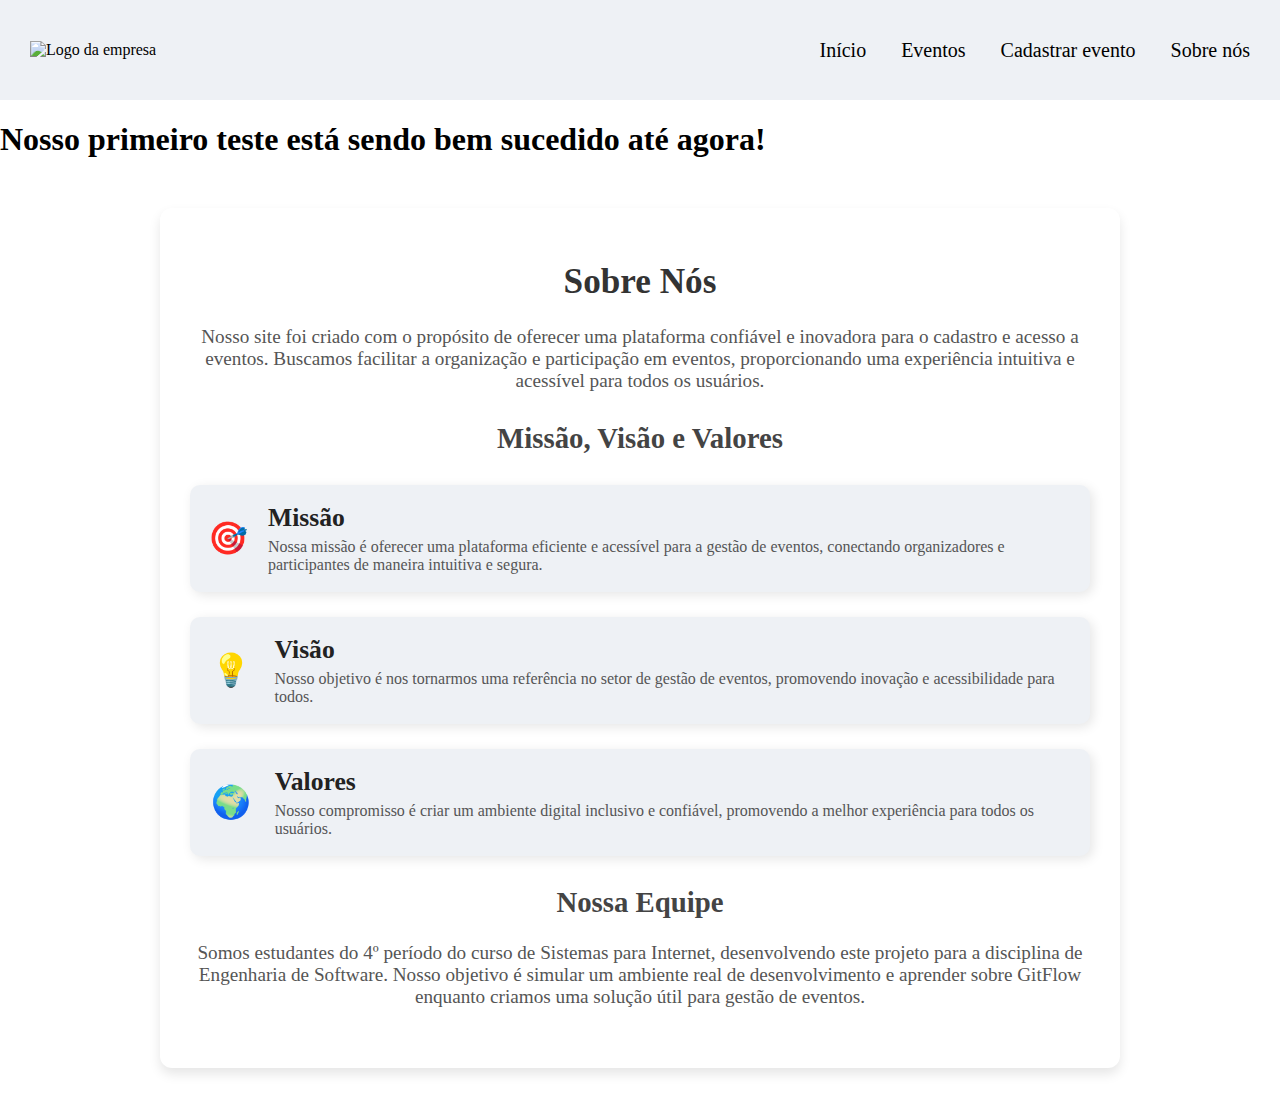
==== index.html @ 7e0af540 "Criação do formulario de eventos" ====
<!DOCTYPE html>
<html lang="pt-BR">

<head>
    <meta charset="UTF-8">
    <meta name="viewport" content="width=device-width, initial-scale=1.0">
    <title> Primeiro teste de engenharia com git flow</title>
    <style>
        /* Estilização do corpo da página */

        body {
            margin: 0;
            padding: 0;
            box-sizing: border-box;
        }

        /* Estilização do cabeçalho */
        
        .header {
            width: 100%;
            height: 100px;
            display: flex;
            justify-content: space-between;
            align-items: center;
            background-color: #eef1f5;
        }

        .header-logo {
            margin-left: 30px;
        }

        .header-logo img {
            width: 240px;
        }

        .header-menu {
            margin-right: 30px;
        }

        .header-menu ul {
            display: flex;
            list-style: none;
            gap: 35px;
            font-size: 20px;
        }

        .header-menu ul li a {
            text-decoration: none;
            color: black;
        }
    </style>
</head>

<body>
    <header class="header">
        <div class="header-logo">
            <!-- Upload da logomarca no link: https://ibb.co/S4vzwgCp -->
            <img src="https://i.ibb.co/ksct2TCF/logomarca.png" alt="Logo da empresa">
        </div>
        <div class="header-menu">
            <ul>
                <li><a href="/index.html">Início</a></li>
                <li><a href="/eventos.html">Eventos</a></li>
                <li><a href="/form_cadatro_evento.html">Cadastrar evento</a></li>
                <li><a href="#">Sobre nós</a></li>
            </ul>
        </div>
    </header>

    <h1> Nosso primeiro teste está sendo bem sucedido até agora! </h1>

    <section
        style="max-width: 900px; margin: 50px auto; padding: 30px; background: #fff; box-shadow: 0 6px 12px rgba(0, 0, 0, 0.1); border-radius: 12px;">
        <h1 style="text-align: center; font-size: 2.2rem; color: #333;">Sobre Nós</h1>
        <p style="text-align: center; font-size: 1.2rem; margin-bottom: 30px; color: #555;">
            Nosso site foi criado com o propósito de oferecer uma plataforma confiável
            e inovadora para o cadastro e acesso a eventos. Buscamos facilitar a
            organização e participação em eventos, proporcionando uma experiência
            intuitiva e acessível para todos os usuários.
        </p>

        <h2 style="text-align: center; font-size: 1.8rem; margin-top: 30px; color: #444;">Missão, Visão e Valores</h2>
        <div style="display: flex; flex-direction: column; gap: 25px; margin-top: 30px;">
            <div
                style="display: flex; align-items: center; background: #eef1f5; padding: 18px; border-radius: 10px; box-shadow: 3px 3px 12px rgba(0, 0, 0, 0.1);">
                <div
                    style="width: 3rem; font-size: 2rem; margin-right: 20px; display: flex; justify-content: center; color: #4CAF50;">
                    🎯</div>
                <div>
                    <h3 style="margin: 0; font-size: 1.6rem; color: #222;">Missão</h3>
                    <p style="margin: 5px 0 0; font-size: 1rem; color: #555;">Nossa missão é oferecer uma plataforma
                        eficiente e acessível para
                        a gestão de eventos, conectando organizadores e participantes de maneira
                        intuitiva e segura.</p>
                </div>
            </div>
            <div
                style="display: flex; align-items: center; background: #eef1f5; padding: 18px; border-radius: 10px; box-shadow: 3px 3px 12px rgba(0, 0, 0, 0.1);">
                <div
                    style="width: 3rem; font-size: 2rem; margin-right: 20px; display: flex; justify-content: center; color: #FF5722;">
                    💡</div>
                <div>
                    <h3 style="margin: 0; font-size: 1.6rem; color: #222;">Visão</h3>
                    <p style="margin: 5px 0 0; font-size: 1rem; color: #555;">Nosso objetivo é nos tornarmos uma
                        referência no setor de gestão de eventos,
                        promovendo inovação e acessibilidade para todos.</p>
                </div>
            </div>
            <div
                style="display: flex; align-items: center; background: #eef1f5; padding: 18px; border-radius: 10px; box-shadow: 3px 3px 12px rgba(0, 0, 0, 0.1);">
                <div
                    style="width: 3rem; font-size: 2rem; margin-right: 20px; display: flex; justify-content: center; color: #2196F3;">
                    🌍</div>
                <div>
                    <h3 style="margin: 0; font-size: 1.6rem; color: #222;">Valores</h3>
                    <p style="margin: 5px 0 0; font-size: 1rem; color: #555;">Nosso compromisso é criar um ambiente
                        digital inclusivo e confiável,
                        promovendo a melhor experiência para todos os usuários.</p>
                </div>
            </div>
        </div>

        <h2 style="text-align: center; font-size: 1.8rem; margin-top: 30px; color: #444;">Nossa Equipe</h2>
        <p style="text-align: center; font-size: 1.2rem; margin-bottom: 30px; color: #555;">
            Somos estudantes do 4º período do curso de Sistemas para Internet,
            desenvolvendo este projeto para a disciplina de Engenharia de Software.
            Nosso objetivo é simular um ambiente real de desenvolvimento e
            aprender sobre GitFlow enquanto criamos uma solução útil para gestão de eventos.
        </p>
    </section>
</body>

</html>
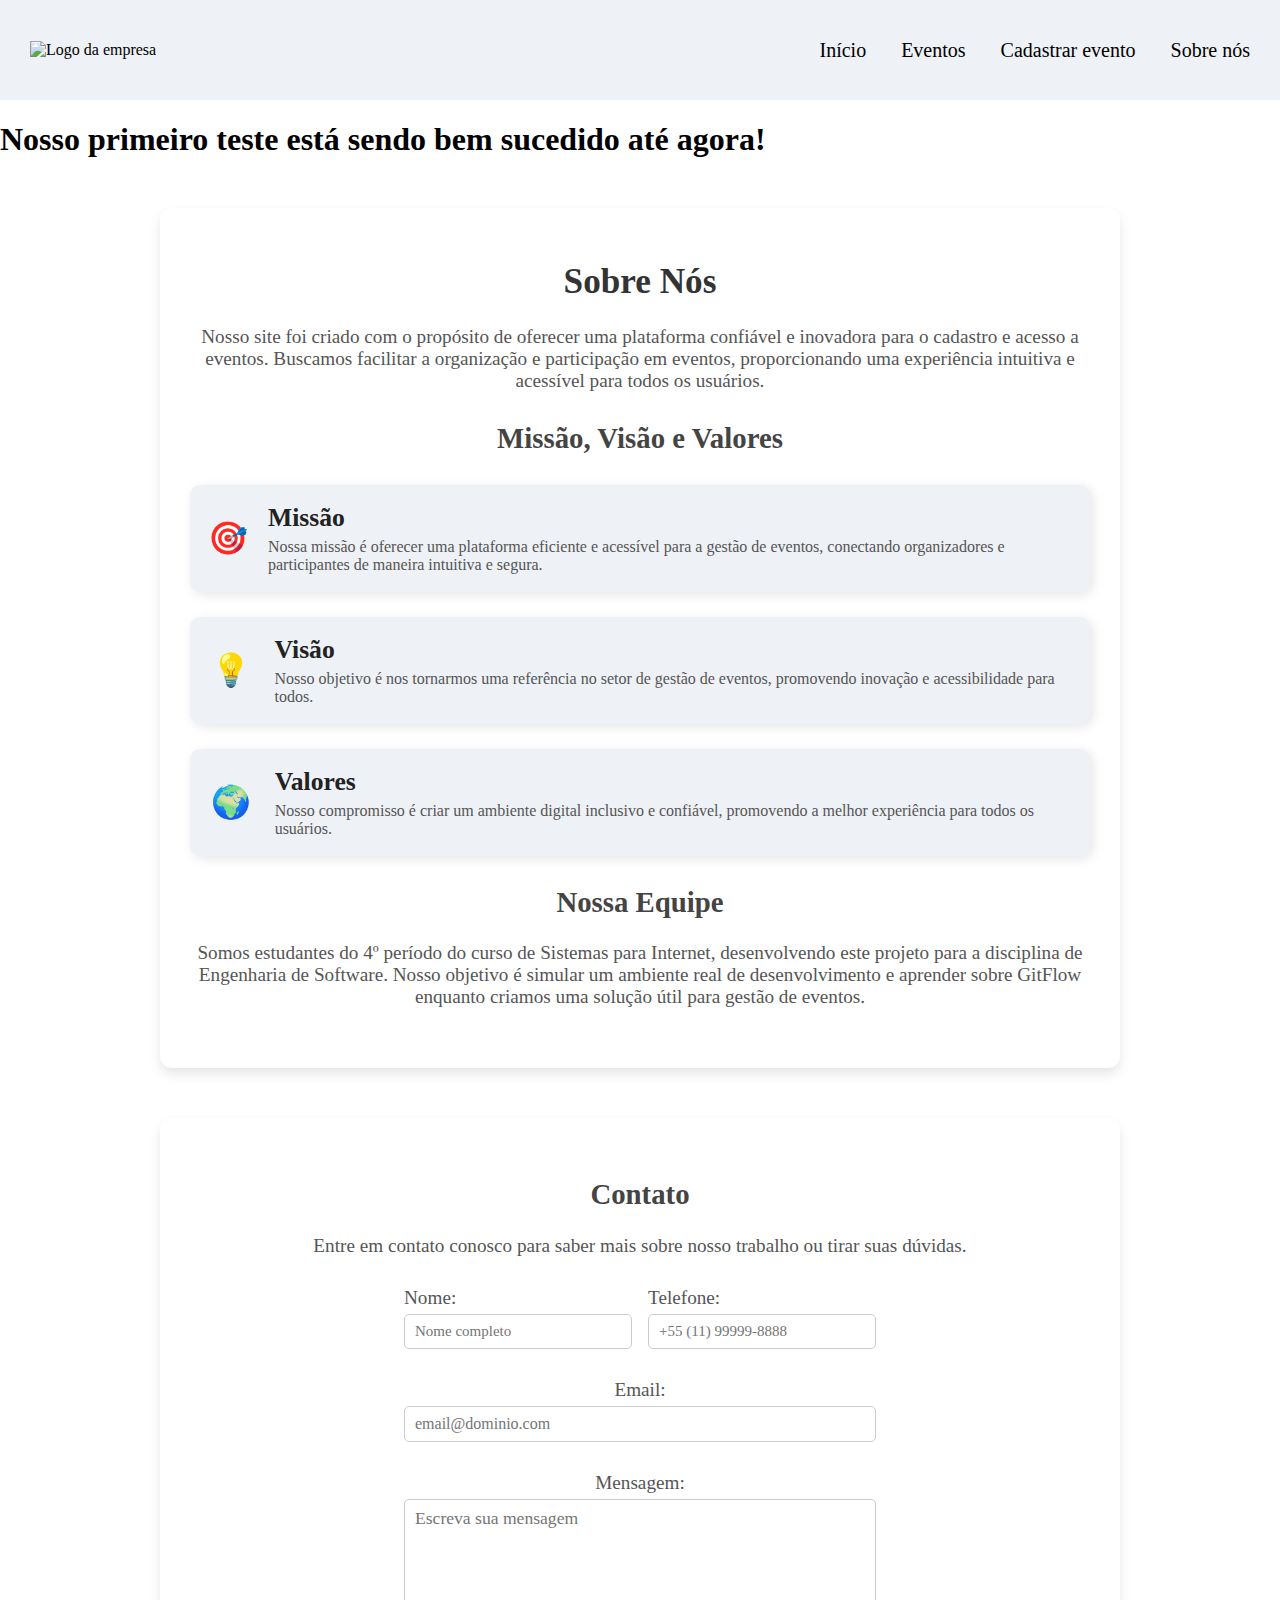
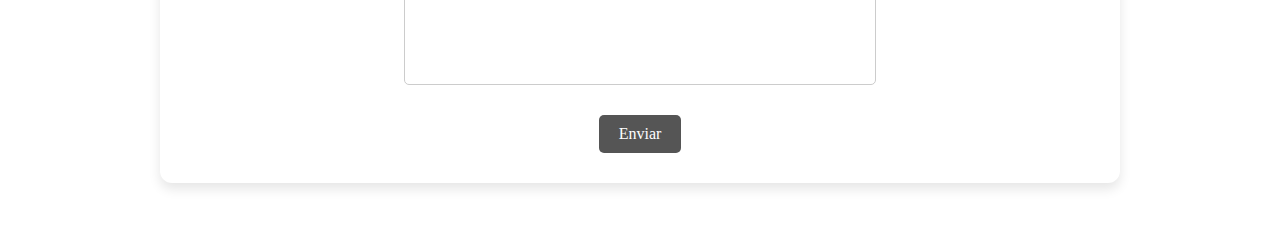
==== commit e4566123: "Adição da seção "contatos" na página principal" ====
--- a/index.html
+++ b/index.html
@@ -128,6 +128,34 @@
             aprender sobre GitFlow enquanto criamos uma solução útil para gestão de eventos.
         </p>
     </section>
+
+    <!-- Seção "Contato" -->
+  <section style="max-width: 900px; margin: 50px auto; padding: 30px; background: #fff; box-shadow: 0 6px 12px rgba(0, 0, 0, 0.1); border-radius: 12px;">
+
+    <h2 style="text-align: center; font-size: 1.8rem; margin-top: 30px; color: #444;">Contato</h2>
+    <p style="text-align: center; font-size: 1.2rem; margin-bottom: 30px; color: #555;">Entre em contato conosco para saber mais sobre nosso trabalho ou tirar suas dúvidas.</p>
+
+    <form action="" method="POST" style="display: flex; flex-direction: column; align-items: center;">
+      <div style="display: flex; justify-content: space-between; width: 50%; margin-left: -22px;">
+        <div>
+          <label for="name" style="display: block; margin-bottom: 5px; font-size: 1.2rem; color: #555;">Nome:</label>
+          <input type="text" id="name" name="name" placeholder="Nome completo" required style="font-family: serif; font-size: 15px; border: solid 1px #ccc; border-radius: 5px; padding: 8px 10px; width: 100%; margin-bottom: 30px;">
+        </div>
+        <div>
+          <label for="name" style="display: block; margin-bottom: 5px; font-size: 1.2rem; color: #555;">Telefone:</label>
+          <input type="number" id="name" name="name" placeholder="+55 (11) 99999-8888" required style="font-family: serif; font-size: 15px; border: solid 1px #ccc; border-radius: 5px; padding: 8px 10px; width: 100%; margin-bottom: 30px;">
+        </div>
+      </div>
+
+      <label for="email" style="display: block; margin-bottom: 5px; font-size: 1.2rem; color: #555;">Email:</label>
+      <input type="email" id="email" name="email" placeholder="email@dominio.com" required style="font-family: serif;font-size: 1rem; border: solid 1px #ccc; border-radius: 5px; padding: 8px 10px; width: 50%; margin-bottom: 30px;">
+
+      <label for="message" style="display: block; margin-bottom: 5px; font-size: 1.2rem; color: #555;">Mensagem:</label>
+      <textarea id="message" name="message" cols="30" rows="8" placeholder="Escreva sua mensagem" required style="font-family: serif; font-size: 1.1rem; border: solid 1px #ccc; border-radius: 5px; padding: 8px 10px; width: 50%; margin-bottom: 30px; resize: none;"></textarea>
+
+      <button type="submit" style="font-family: serif; background: #555; color: #fff; border: none; padding: 10px 20px; border-radius: 5px; cursor: pointer; font-size: 1.0rem;">Enviar</button>
+    </form>
+  </section>
 </body>
 
 </html>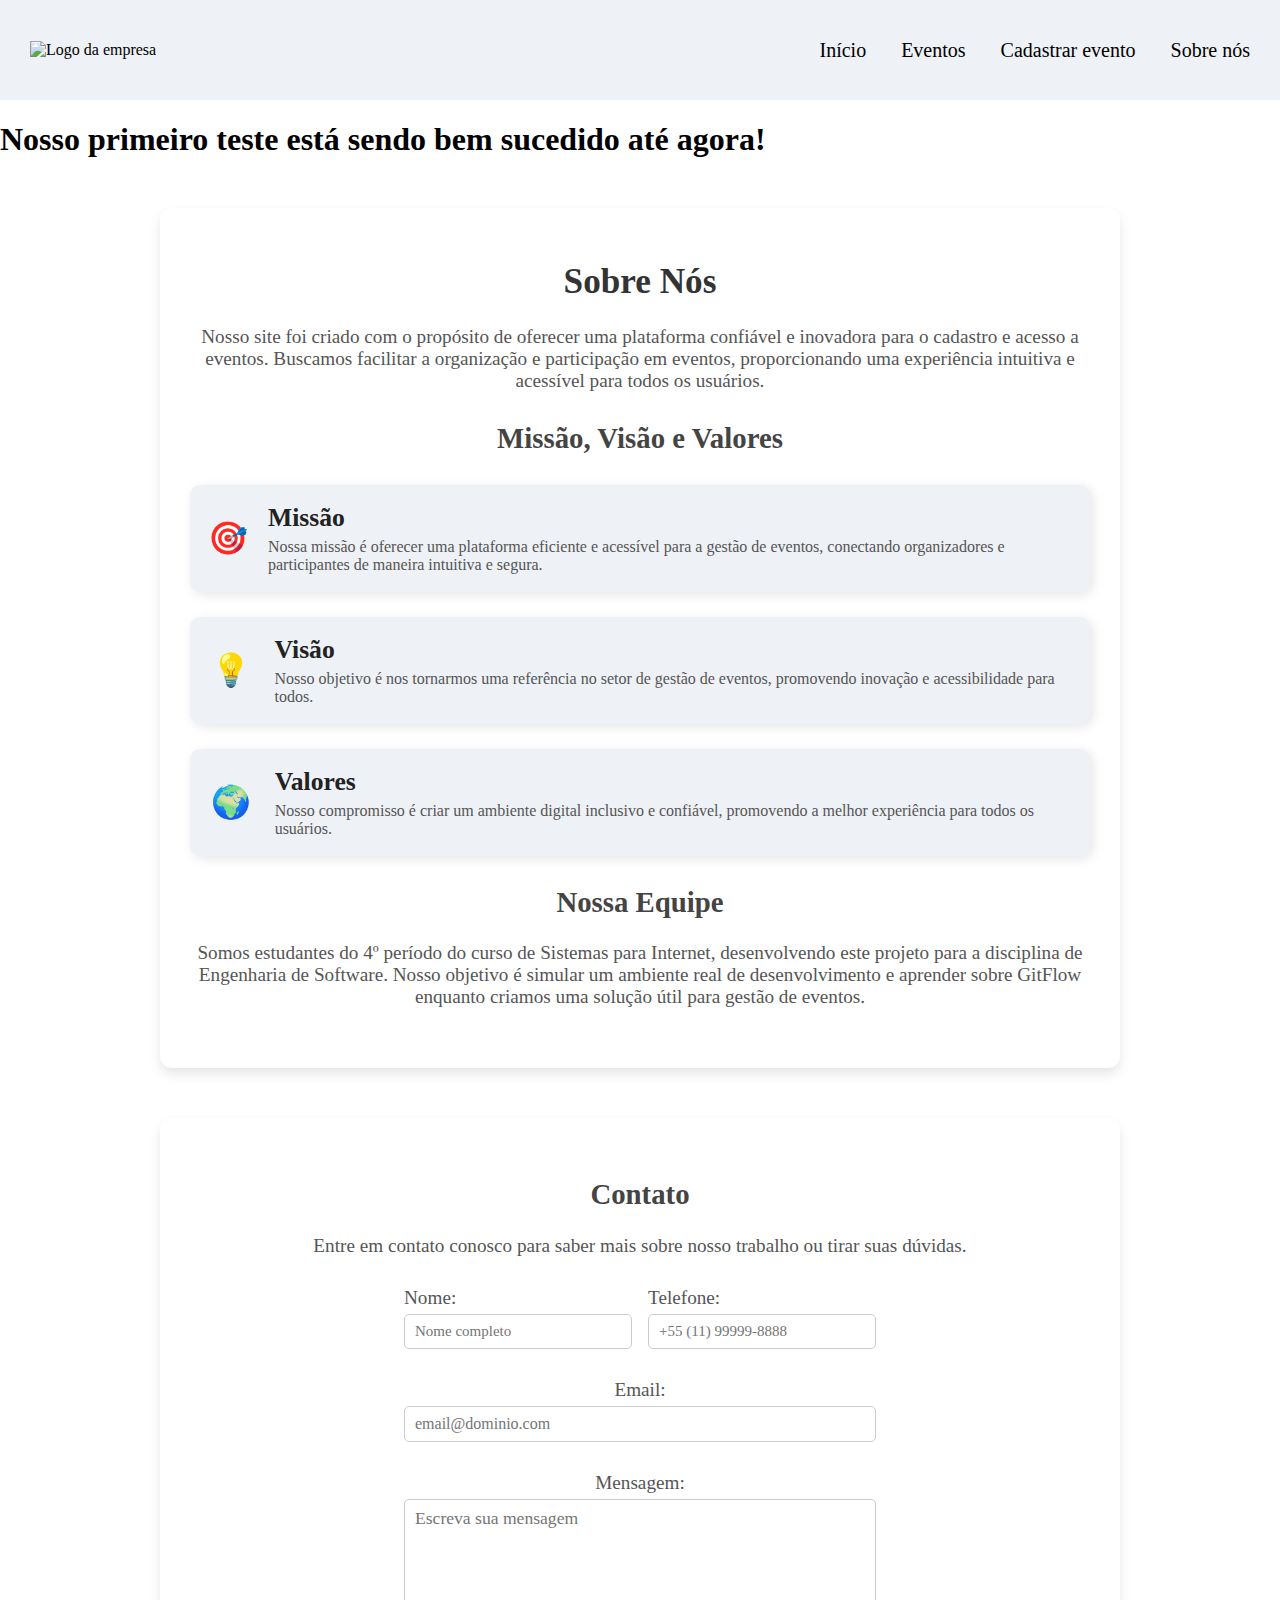
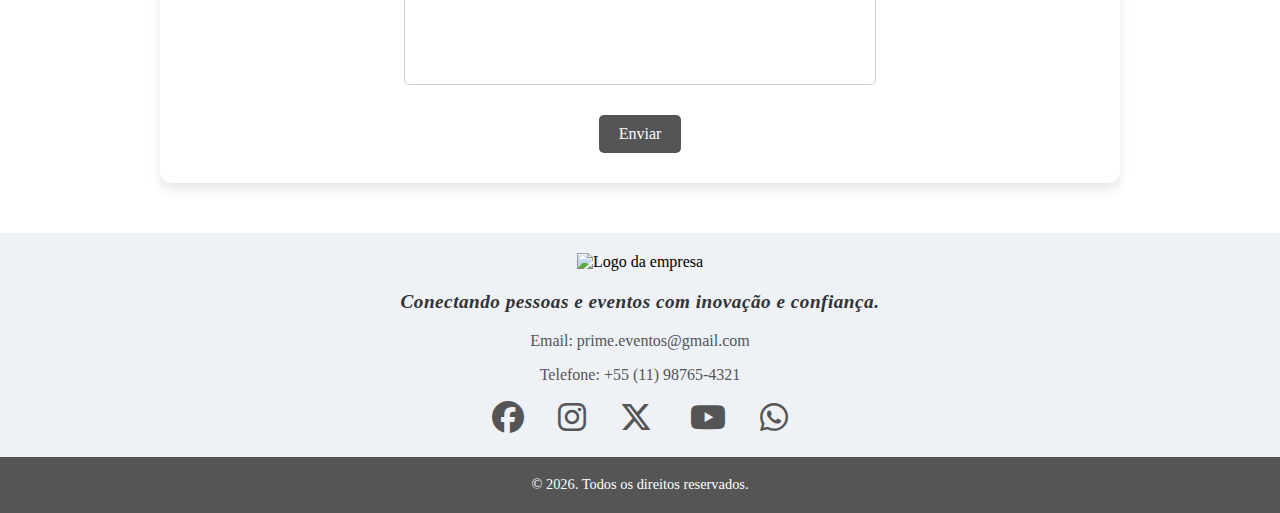
==== commit bb88e89c: "Merge branch 'feature/2-criar-rodape-do-site' into develop" ====
--- a/index.html
+++ b/index.html
@@ -2,134 +2,219 @@
 <html lang="pt-BR">
 
 <head>
-    <meta charset="UTF-8">
-    <meta name="viewport" content="width=device-width, initial-scale=1.0">
-    <title> Primeiro teste de engenharia com git flow</title>
-    <style>
-        /* Estilização do corpo da página */
-
-        body {
-            margin: 0;
-            padding: 0;
-            box-sizing: border-box;
-        }
-
-        /* Estilização do cabeçalho */
-        
-        .header {
-            width: 100%;
-            height: 100px;
-            display: flex;
-            justify-content: space-between;
-            align-items: center;
-            background-color: #eef1f5;
-        }
-
-        .header-logo {
-            margin-left: 30px;
-        }
-
-        .header-logo img {
-            width: 240px;
-        }
-
-        .header-menu {
-            margin-right: 30px;
-        }
-
-        .header-menu ul {
-            display: flex;
-            list-style: none;
-            gap: 35px;
-            font-size: 20px;
-        }
-
-        .header-menu ul li a {
-            text-decoration: none;
-            color: black;
-        }
-    </style>
+  <meta charset="UTF-8">
+  <meta name="viewport" content="width=device-width, initial-scale=1.0">
+  <title> Primeiro teste de engenharia com git flow</title>
+  <!-- Link para importação do Font Awesome para os ícones das redes sociais -->
+  <link rel="stylesheet" href="https://cdnjs.cloudflare.com/ajax/libs/font-awesome/6.7.2/css/all.min.css">
+  <style>
+    /* Estilização do corpo da página */
+    body {
+      margin: 0;
+      padding: 0;
+      box-sizing: border-box;
+    }
+
+    /* Estilização do cabeçalho */
+    .header {
+      width: 100%;
+      height: 100px;
+      display: flex;
+      justify-content: space-between;
+      align-items: center;
+      background-color: #eef1f5;
+    }
+
+    .header-logo {
+      margin-left: 30px;
+    }
+
+    .header-logo img {
+      width: 240px;
+    }
+
+    .header-menu {
+      margin-right: 30px;
+    }
+
+    .header-menu ul {
+      display: flex;
+      list-style: none;
+      gap: 35px;
+      font-size: 20px;
+    }
+
+    .header-menu ul li a {
+      text-decoration: none;
+      color: black;
+    }
+
+    /* Estilização do rodapé */
+    .footer {
+      background-color: #eef1f5;
+      padding-top: 20px;
+      text-align: center;
+      position: relative;
+      bottom: 0;
+      width: 100%;
+      margin-bottom: 0;
+      box-sizing: border-box;
+    }
+
+    .footer-logo img {
+      width: 200px;
+    }
+
+    .footer-contact {
+      margin: 10px 0;
+      font-size: 1rem;
+      color: #555;
+    }
+
+    .footer-social {
+      margin: 10px 0;
+    }
+
+    .footer-social a {
+      margin: 0 15px;
+      text-decoration: none;
+      color: #555;
+      font-size: 2rem;
+      transition: transform 0.3s ease, color 0.3s ease;
+    }
+
+    .footer-social a:hover {
+      transform: scale(1.2);
+    }
+
+    /* Cores dos ícones das redes sociais */
+    .footer-social a.fab-facebook:hover {
+      color: #3b5998;
+    }
+
+    .footer-social a.fab-instagram:hover {
+      color: #e4405f;
+    }
+
+    .footer-social a.fab-twitter:hover {
+      color: #000000;
+    }
+
+    .footer-social a.fab-youtube:hover {
+      color: #ff0000;
+    }
+
+    .footer-social a.fab-whatsapp:hover {
+      color: #25d366;
+    }
+
+    .footer-slogan {
+      font-size: 1.2rem;
+      color: #333;
+      font-weight: 600;
+      letter-spacing: 0.5px;
+      font-style: italic;
+    }
+
+    .footer-copyright {
+      margin-top: 20px;
+      font-size: 0.9rem;
+      color: #ffffff;
+      background-color: #555;
+      padding: 5px;
+    }
+
+    @media (max-width: 768px) {
+      .footer-logo img {
+        width: 150px;
+      }
+
+      .footer-social a {
+        font-size: 1.8rem;
+      }
+
+      .footer-contact {
+        font-size: 0.9rem;
+      }
+
+      .footer-slogan {
+        font-size: 1rem;
+      }
+    }
+  </style>
 </head>
 
 <body>
-    <header class="header">
-        <div class="header-logo">
-            <!-- Upload da logomarca no link: https://ibb.co/S4vzwgCp -->
-            <img src="https://i.ibb.co/ksct2TCF/logomarca.png" alt="Logo da empresa">
-        </div>
-        <div class="header-menu">
-            <ul>
-                <li><a href="/index.html">Início</a></li>
-                <li><a href="/eventos.html">Eventos</a></li>
-                <li><a href="/form_cadatro_evento.html">Cadastrar evento</a></li>
-                <li><a href="#">Sobre nós</a></li>
-            </ul>
-        </div>
-    </header>
-
-    <h1> Nosso primeiro teste está sendo bem sucedido até agora! </h1>
-
-    <section
-        style="max-width: 900px; margin: 50px auto; padding: 30px; background: #fff; box-shadow: 0 6px 12px rgba(0, 0, 0, 0.1); border-radius: 12px;">
-        <h1 style="text-align: center; font-size: 2.2rem; color: #333;">Sobre Nós</h1>
-        <p style="text-align: center; font-size: 1.2rem; margin-bottom: 30px; color: #555;">
-            Nosso site foi criado com o propósito de oferecer uma plataforma confiável
-            e inovadora para o cadastro e acesso a eventos. Buscamos facilitar a
-            organização e participação em eventos, proporcionando uma experiência
-            intuitiva e acessível para todos os usuários.
-        </p>
-
-        <h2 style="text-align: center; font-size: 1.8rem; margin-top: 30px; color: #444;">Missão, Visão e Valores</h2>
-        <div style="display: flex; flex-direction: column; gap: 25px; margin-top: 30px;">
-            <div
-                style="display: flex; align-items: center; background: #eef1f5; padding: 18px; border-radius: 10px; box-shadow: 3px 3px 12px rgba(0, 0, 0, 0.1);">
-                <div
-                    style="width: 3rem; font-size: 2rem; margin-right: 20px; display: flex; justify-content: center; color: #4CAF50;">
-                    🎯</div>
-                <div>
-                    <h3 style="margin: 0; font-size: 1.6rem; color: #222;">Missão</h3>
-                    <p style="margin: 5px 0 0; font-size: 1rem; color: #555;">Nossa missão é oferecer uma plataforma
-                        eficiente e acessível para
-                        a gestão de eventos, conectando organizadores e participantes de maneira
-                        intuitiva e segura.</p>
-                </div>
-            </div>
-            <div
-                style="display: flex; align-items: center; background: #eef1f5; padding: 18px; border-radius: 10px; box-shadow: 3px 3px 12px rgba(0, 0, 0, 0.1);">
-                <div
-                    style="width: 3rem; font-size: 2rem; margin-right: 20px; display: flex; justify-content: center; color: #FF5722;">
-                    💡</div>
-                <div>
-                    <h3 style="margin: 0; font-size: 1.6rem; color: #222;">Visão</h3>
-                    <p style="margin: 5px 0 0; font-size: 1rem; color: #555;">Nosso objetivo é nos tornarmos uma
-                        referência no setor de gestão de eventos,
-                        promovendo inovação e acessibilidade para todos.</p>
-                </div>
-            </div>
-            <div
-                style="display: flex; align-items: center; background: #eef1f5; padding: 18px; border-radius: 10px; box-shadow: 3px 3px 12px rgba(0, 0, 0, 0.1);">
-                <div
-                    style="width: 3rem; font-size: 2rem; margin-right: 20px; display: flex; justify-content: center; color: #2196F3;">
-                    🌍</div>
-                <div>
-                    <h3 style="margin: 0; font-size: 1.6rem; color: #222;">Valores</h3>
-                    <p style="margin: 5px 0 0; font-size: 1rem; color: #555;">Nosso compromisso é criar um ambiente
-                        digital inclusivo e confiável,
-                        promovendo a melhor experiência para todos os usuários.</p>
-                </div>
-            </div>
-        </div>
-
-        <h2 style="text-align: center; font-size: 1.8rem; margin-top: 30px; color: #444;">Nossa Equipe</h2>
-        <p style="text-align: center; font-size: 1.2rem; margin-bottom: 30px; color: #555;">
-            Somos estudantes do 4º período do curso de Sistemas para Internet,
-            desenvolvendo este projeto para a disciplina de Engenharia de Software.
-            Nosso objetivo é simular um ambiente real de desenvolvimento e
-            aprender sobre GitFlow enquanto criamos uma solução útil para gestão de eventos.
-        </p>
-    </section>
-
-    <!-- Seção "Contato" -->
+  <header class="header">
+    <div class="header-logo">
+      <!-- Upload da logomarca no link: https://ibb.co/S4vzwgCp -->
+      <img src="https://i.ibb.co/ksct2TCF/logomarca.png" alt="Logo da empresa">
+    </div>
+    <div class="header-menu">
+      <ul>
+        <li><a href="/index.html">Início</a></li>
+        <li><a href="/eventos.html">Eventos</a></li>
+        <li><a href="/form_cadatro_evento.html">Cadastrar evento</a></li>
+        <li><a href="#">Sobre nós</a></li>
+      </ul>
+    </div>
+  </header>
+
+  <h1> Nosso primeiro teste está sendo bem sucedido até agora! </h1>
+
+  <section style="max-width: 900px; margin: 50px auto; padding: 30px; background: #fff; box-shadow: 0 6px 12px rgba(0, 0, 0, 0.1); border-radius: 12px;">
+    <h1 style="text-align: center; font-size: 2.2rem; color: #333;">Sobre Nós</h1>
+    <p style="text-align: center; font-size: 1.2rem; margin-bottom: 30px; color: #555;">
+      Nosso site foi criado com o propósito de oferecer uma plataforma confiável
+      e inovadora para o cadastro e acesso a eventos. Buscamos facilitar a
+      organização e participação em eventos, proporcionando uma experiência
+      intuitiva e acessível para todos os usuários.
+    </p>
+
+    <h2 style="text-align: center; font-size: 1.8rem; margin-top: 30px; color: #444;">Missão, Visão e Valores</h2>
+    <div style="display: flex; flex-direction: column; gap: 25px; margin-top: 30px;">
+      <div style="display: flex; align-items: center; background: #eef1f5; padding: 18px; border-radius: 10px; box-shadow: 3px 3px 12px rgba(0, 0, 0, 0.1);">
+        <div style="width: 3rem; font-size: 2rem; margin-right: 20px; display: flex; justify-content: center; color: #4CAF50;">
+          🎯</div>
+        <div>
+          <h3 style="margin: 0; font-size: 1.6rem; color: #222;">Missão</h3>
+          <p style="margin: 5px 0 0; font-size: 1rem; color: #555;">Nossa missão é oferecer uma plataforma
+            eficiente e acessível para
+            a gestão de eventos, conectando organizadores e participantes de maneira
+            intuitiva e segura.</p>
+        </div>
+      </div>
+      <div style="display: flex; align-items: center; background: #eef1f5; padding: 18px; border-radius: 10px; box-shadow: 3px 3px 12px rgba(0, 0, 0, 0.1);">
+        <div style="width: 3rem; font-size: 2rem; margin-right: 20px; display: flex; justify-content: center; color: #FF5722;">
+          💡</div>
+        <div>
+          <h3 style="margin: 0; font-size: 1.6rem; color: #222;">Visão</h3>
+          <p style="margin: 5px 0 0; font-size: 1rem; color: #555;">Nosso objetivo é nos tornarmos uma
+            referência no setor de gestão de eventos,
+            promovendo inovação e acessibilidade para todos.</p>
+        </div>
+      </div>
+      <div style="display: flex; align-items: center; background: #eef1f5; padding: 18px; border-radius: 10px; box-shadow: 3px 3px 12px rgba(0, 0, 0, 0.1);">
+        <div style="width: 3rem; font-size: 2rem; margin-right: 20px; display: flex; justify-content: center; color: #2196F3;">
+          🌍</div>
+        <div>
+          <h3 style="margin: 0; font-size: 1.6rem; color: #222;">Valores</h3>
+          <p style="margin: 5px 0 0; font-size: 1rem; color: #555;">Nosso compromisso é criar um ambiente
+            digital inclusivo e confiável,
+            promovendo a melhor experiência para todos os usuários.</p>
+        </div>
+      </div>
+    </div>
+    <h2 style="text-align: center; font-size: 1.8rem; margin-top: 30px; color: #444;">Nossa Equipe</h2>
+    <p style="text-align: center; font-size: 1.2rem; margin-bottom: 30px; color: #555;">
+      Somos estudantes do 4º período do curso de Sistemas para Internet,
+      desenvolvendo este projeto para a disciplina de Engenharia de Software.
+      Nosso objetivo é simular um ambiente real de desenvolvimento e
+      aprender sobre GitFlow enquanto criamos uma solução útil para gestão de eventos.
+    </p>
+  </section>
+
+  <!-- Seção "Contato" -->
   <section style="max-width: 900px; margin: 50px auto; padding: 30px; background: #fff; box-shadow: 0 6px 12px rgba(0, 0, 0, 0.1); border-radius: 12px;">
 
     <h2 style="text-align: center; font-size: 1.8rem; margin-top: 30px; color: #444;">Contato</h2>
@@ -156,6 +241,34 @@
       <button type="submit" style="font-family: serif; background: #555; color: #fff; border: none; padding: 10px 20px; border-radius: 5px; cursor: pointer; font-size: 1.0rem;">Enviar</button>
     </form>
   </section>
+
+  <footer class="footer">
+    <div class="footer-logo">
+      <img src="https://i.ibb.co/ksct2TCF/logomarca.png" alt="Logo da empresa">
+    </div>
+    <p class="footer-slogan">
+        Conectando pessoas e eventos com inovação e confiança.
+    </p>
+    <div class="footer-contact">
+      <p>Email: prime.eventos@gmail.com</p>
+      <p>Telefone: +55 (11) 98765-4321</p>
+    </div>
+    <div class="footer-social">
+      <a href="#" class="fab-facebook" aria-label="Facebook"><i class="fab fa-facebook"></i></a>
+      <a href="#" class="fab-instagram" aria-label="Instagram"><i class="fab fa-instagram"></i></a>
+      <a href="#" class="fab-twitter" aria-label="Twitter"><i class="fa-brands fa-x-twitter"></i>   </a>
+      <a href="#" class="fab-youtube" aria-label="YouTube"><i class="fab fa-youtube"></i></a>
+      <a href="#" class="fab-whatsapp" aria-label="WhatsApp"><i class="fab fa-whatsapp"></i></a>
+    </div>
+    <div class="footer-copyright">
+      <p>&copy; <span id="year"></span>. Todos os direitos reservados.</p>
+    </div>
+  </footer>
+
+  <script>
+    // Atualiza o ano automaticamente
+    document.getElementById("year").textContent = new Date().getFullYear();
+  </script>
 </body>
 
 </html>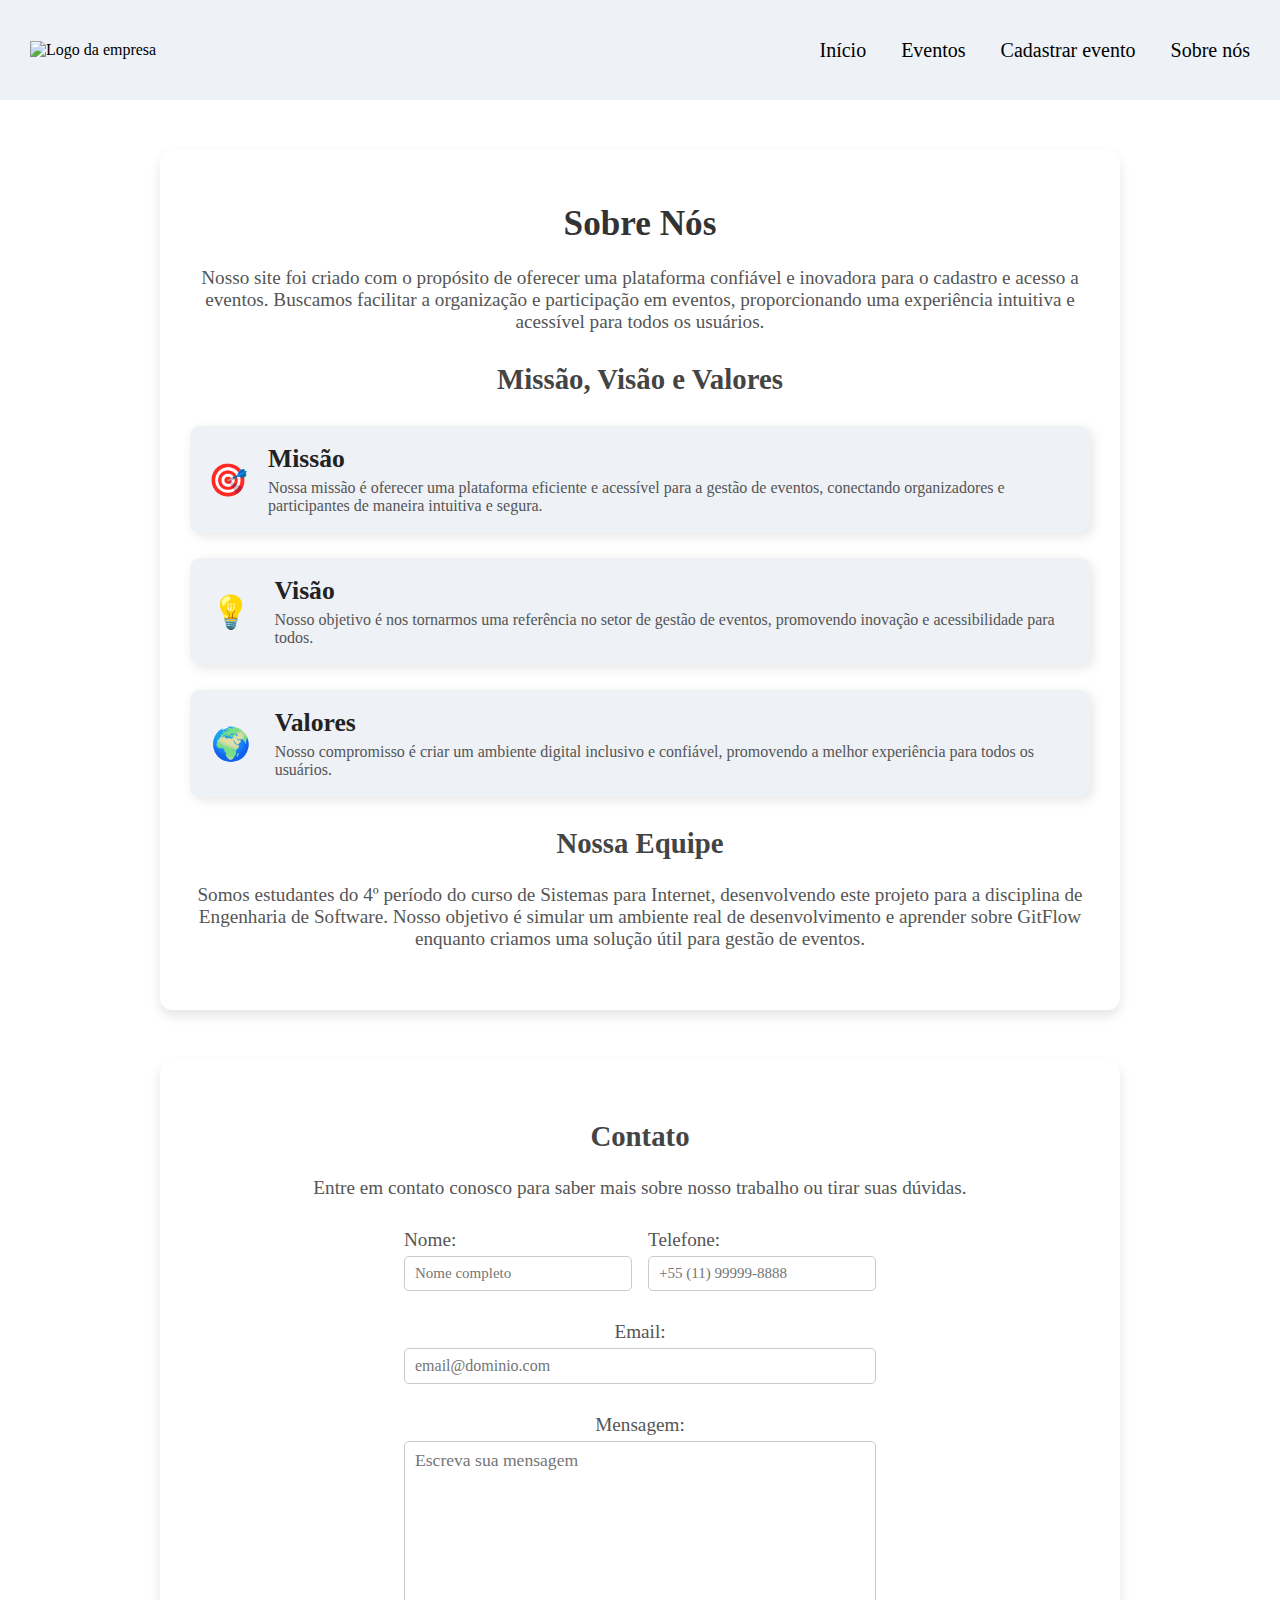
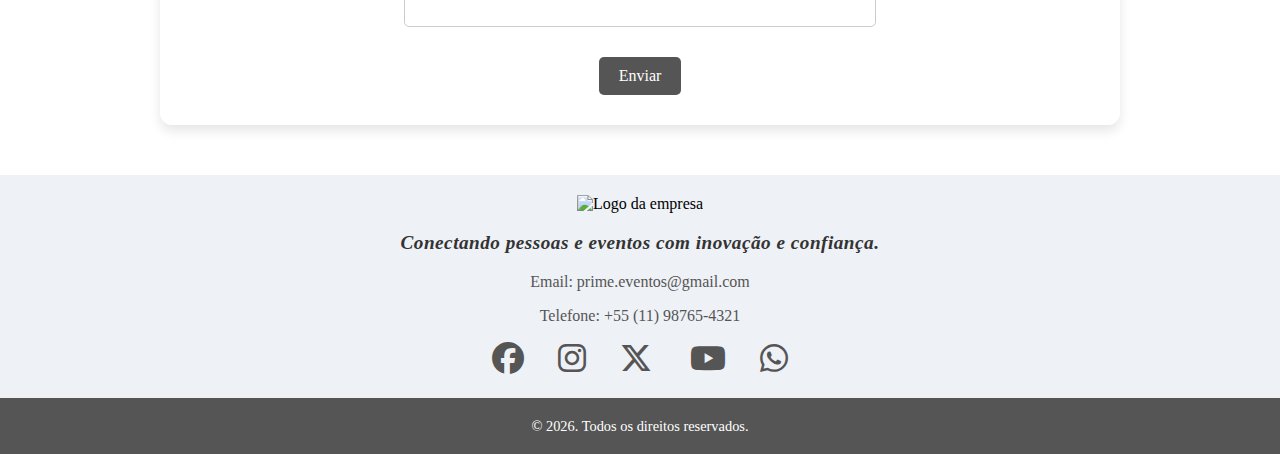
==== commit 8d018f92: "bugfix: retirado o h1 inicial" ====
--- a/index.html
+++ b/index.html
@@ -160,8 +160,6 @@
     </div>
   </header>
 
-  <h1> Nosso primeiro teste está sendo bem sucedido até agora! </h1>
-
   <section style="max-width: 900px; margin: 50px auto; padding: 30px; background: #fff; box-shadow: 0 6px 12px rgba(0, 0, 0, 0.1); border-radius: 12px;">
     <h1 style="text-align: center; font-size: 2.2rem; color: #333;">Sobre Nós</h1>
     <p style="text-align: center; font-size: 1.2rem; margin-bottom: 30px; color: #555;">
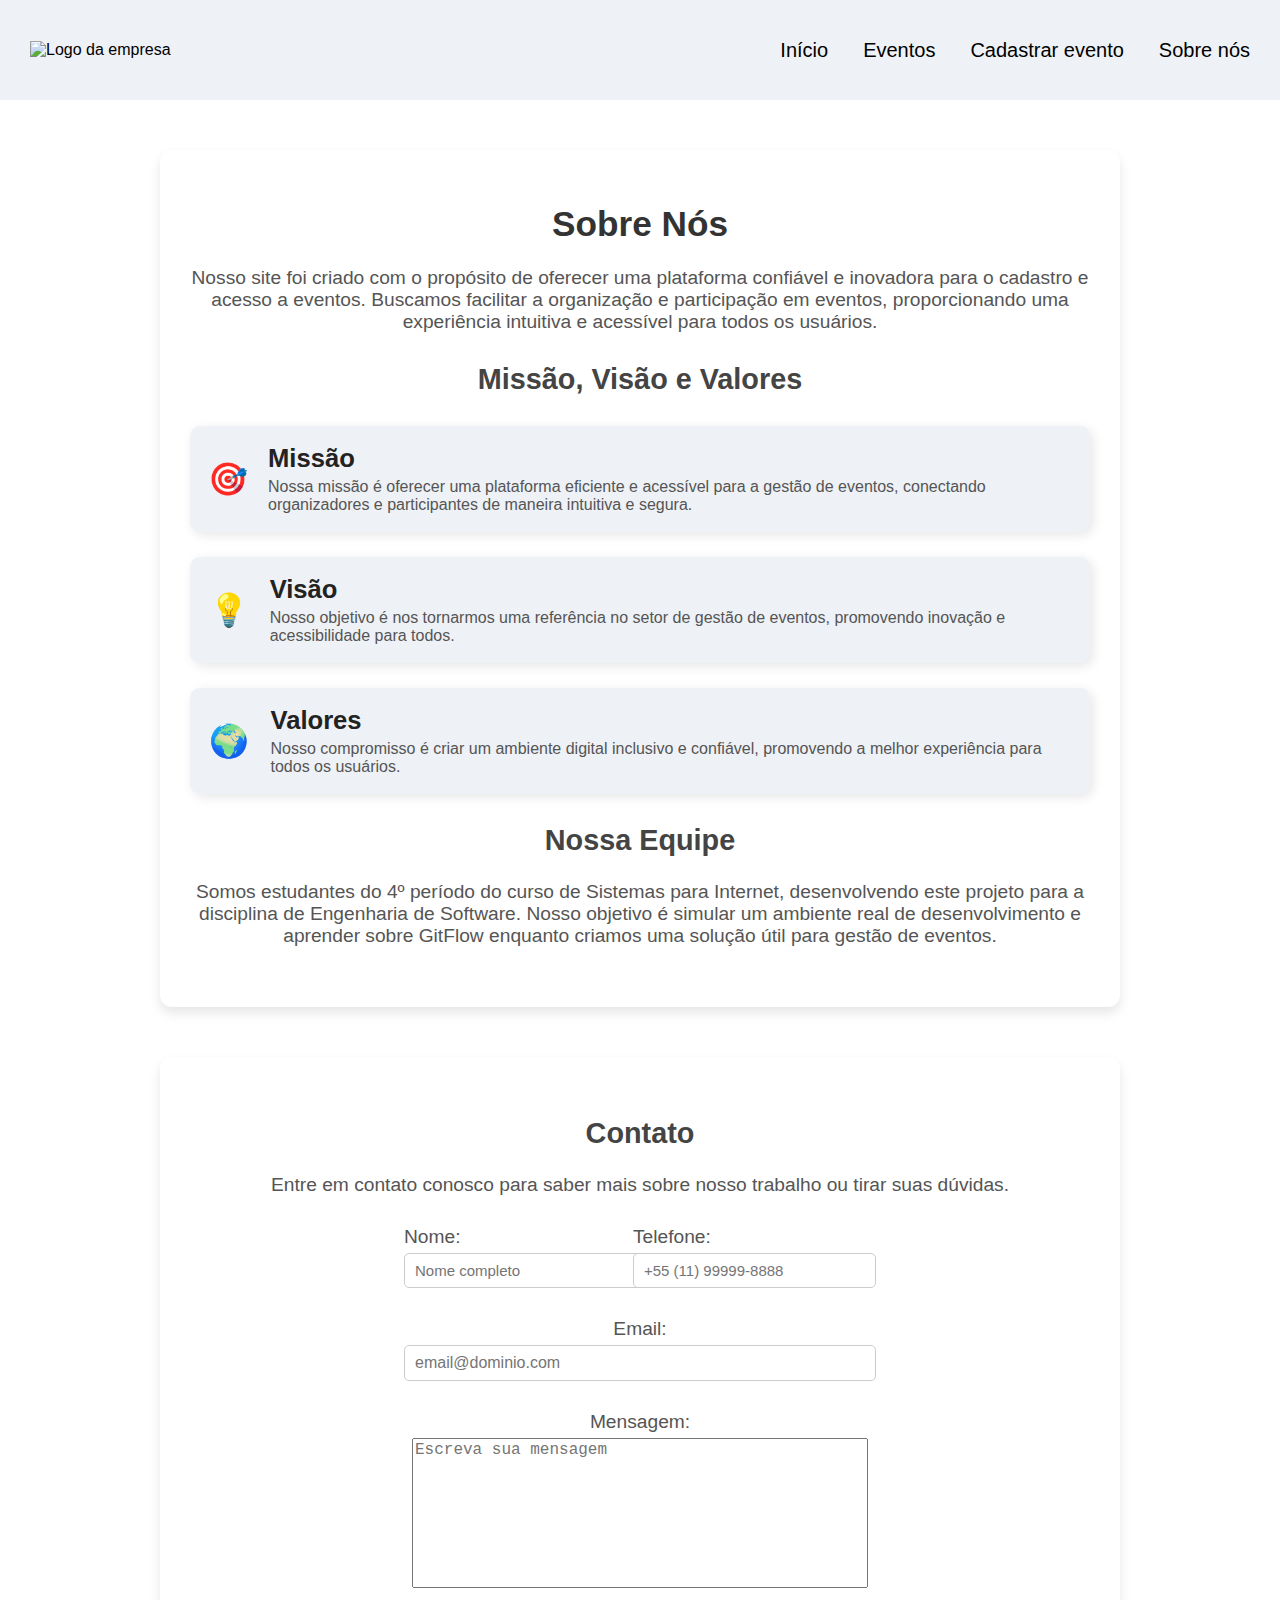
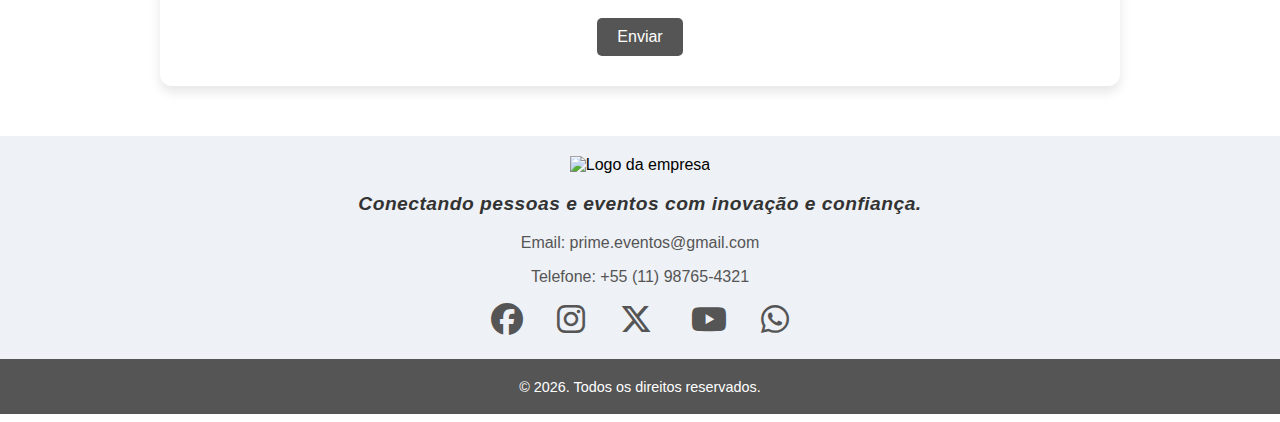
==== commit df824c4c: "Refatorei as cores e criei um arquivo css com a estilização" ====
--- a/index.html
+++ b/index.html
@@ -5,247 +5,118 @@
   <meta charset="UTF-8">
   <meta name="viewport" content="width=device-width, initial-scale=1.0">
   <title> Primeiro teste de engenharia com git flow</title>
-  <!-- Link para importação do Font Awesome para os ícones das redes sociais -->
+  <link rel="stylesheet" href="style.css">
   <link rel="stylesheet" href="https://cdnjs.cloudflare.com/ajax/libs/font-awesome/6.7.2/css/all.min.css">
-  <style>
-    /* Estilização do corpo da página */
-    body {
-      margin: 0;
-      padding: 0;
-      box-sizing: border-box;
-    }
-
-    /* Estilização do cabeçalho */
-    .header {
-      width: 100%;
-      height: 100px;
-      display: flex;
-      justify-content: space-between;
-      align-items: center;
-      background-color: #eef1f5;
-    }
-
-    .header-logo {
-      margin-left: 30px;
-    }
-
-    .header-logo img {
-      width: 240px;
-    }
-
-    .header-menu {
-      margin-right: 30px;
-    }
-
-    .header-menu ul {
-      display: flex;
-      list-style: none;
-      gap: 35px;
-      font-size: 20px;
-    }
-
-    .header-menu ul li a {
-      text-decoration: none;
-      color: black;
-    }
-
-    /* Estilização do rodapé */
-    .footer {
-      background-color: #eef1f5;
-      padding-top: 20px;
-      text-align: center;
-      position: relative;
-      bottom: 0;
-      width: 100%;
-      margin-bottom: 0;
-      box-sizing: border-box;
-    }
-
-    .footer-logo img {
-      width: 200px;
-    }
-
-    .footer-contact {
-      margin: 10px 0;
-      font-size: 1rem;
-      color: #555;
-    }
-
-    .footer-social {
-      margin: 10px 0;
-    }
-
-    .footer-social a {
-      margin: 0 15px;
-      text-decoration: none;
-      color: #555;
-      font-size: 2rem;
-      transition: transform 0.3s ease, color 0.3s ease;
-    }
-
-    .footer-social a:hover {
-      transform: scale(1.2);
-    }
-
-    /* Cores dos ícones das redes sociais */
-    .footer-social a.fab-facebook:hover {
-      color: #3b5998;
-    }
-
-    .footer-social a.fab-instagram:hover {
-      color: #e4405f;
-    }
-
-    .footer-social a.fab-twitter:hover {
-      color: #000000;
-    }
-
-    .footer-social a.fab-youtube:hover {
-      color: #ff0000;
-    }
-
-    .footer-social a.fab-whatsapp:hover {
-      color: #25d366;
-    }
-
-    .footer-slogan {
-      font-size: 1.2rem;
-      color: #333;
-      font-weight: 600;
-      letter-spacing: 0.5px;
-      font-style: italic;
-    }
-
-    .footer-copyright {
-      margin-top: 20px;
-      font-size: 0.9rem;
-      color: #ffffff;
-      background-color: #555;
-      padding: 5px;
-    }
-
-    @media (max-width: 768px) {
-      .footer-logo img {
-        width: 150px;
-      }
-
-      .footer-social a {
-        font-size: 1.8rem;
-      }
-
-      .footer-contact {
-        font-size: 0.9rem;
-      }
-
-      .footer-slogan {
-        font-size: 1rem;
-      }
-    }
-  </style>
 </head>
 
 <body>
   <header class="header">
     <div class="header-logo">
-      <!-- Upload da logomarca no link: https://ibb.co/S4vzwgCp -->
       <img src="https://i.ibb.co/ksct2TCF/logomarca.png" alt="Logo da empresa">
     </div>
     <div class="header-menu">
       <ul>
         <li><a href="/index.html">Início</a></li>
         <li><a href="/eventos.html">Eventos</a></li>
-        <li><a href="/form_cadatro_evento.html">Cadastrar evento</a></li>
+        <li><a href="/form_cadastro_evento.html">Cadastrar evento</a></li>
         <li><a href="#">Sobre nós</a></li>
       </ul>
     </div>
   </header>
 
-  <section style="max-width: 900px; margin: 50px auto; padding: 30px; background: #fff; box-shadow: 0 6px 12px rgba(0, 0, 0, 0.1); border-radius: 12px;">
-    <h1 style="text-align: center; font-size: 2.2rem; color: #333;">Sobre Nós</h1>
-    <p style="text-align: center; font-size: 1.2rem; margin-bottom: 30px; color: #555;">
-      Nosso site foi criado com o propósito de oferecer uma plataforma confiável
-      e inovadora para o cadastro e acesso a eventos. Buscamos facilitar a
-      organização e participação em eventos, proporcionando uma experiência
-      intuitiva e acessível para todos os usuários.
-    </p>
+  <main>
+    <section class="section-container">
+      <h1>Sobre Nós</h1>
+      <p class="paragrafo">
+        Nosso site foi criado com o propósito de oferecer uma plataforma confiável
+        e inovadora para o cadastro e acesso a eventos. Buscamos facilitar a
+        organização e participação em eventos, proporcionando uma experiência
+        intuitiva e acessível para todos os usuários.
+      </p>
 
-    <h2 style="text-align: center; font-size: 1.8rem; margin-top: 30px; color: #444;">Missão, Visão e Valores</h2>
-    <div style="display: flex; flex-direction: column; gap: 25px; margin-top: 30px;">
-      <div style="display: flex; align-items: center; background: #eef1f5; padding: 18px; border-radius: 10px; box-shadow: 3px 3px 12px rgba(0, 0, 0, 0.1);">
-        <div style="width: 3rem; font-size: 2rem; margin-right: 20px; display: flex; justify-content: center; color: #4CAF50;">
-          🎯</div>
-        <div>
-          <h3 style="margin: 0; font-size: 1.6rem; color: #222;">Missão</h3>
-          <p style="margin: 5px 0 0; font-size: 1rem; color: #555;">Nossa missão é oferecer uma plataforma
-            eficiente e acessível para
-            a gestão de eventos, conectando organizadores e participantes de maneira
-            intuitiva e segura.</p>
+      <h2>Missão, Visão e Valores</h2>
+      <div class="container-valores">
+
+        <div class="valores">
+          <div class="icone">
+            🎯</div>
+          <div>
+            <h3 class="titulo">Missão</h3>
+            <p class="paragrafo-valores">Nossa missão é oferecer uma plataforma
+              eficiente e acessível para
+              a gestão de eventos, conectando organizadores e participantes de maneira
+              intuitiva e segura.</p>
+          </div>
         </div>
-      </div>
-      <div style="display: flex; align-items: center; background: #eef1f5; padding: 18px; border-radius: 10px; box-shadow: 3px 3px 12px rgba(0, 0, 0, 0.1);">
-        <div style="width: 3rem; font-size: 2rem; margin-right: 20px; display: flex; justify-content: center; color: #FF5722;">
-          💡</div>
-        <div>
-          <h3 style="margin: 0; font-size: 1.6rem; color: #222;">Visão</h3>
-          <p style="margin: 5px 0 0; font-size: 1rem; color: #555;">Nosso objetivo é nos tornarmos uma
-            referência no setor de gestão de eventos,
-            promovendo inovação e acessibilidade para todos.</p>
+
+        <div class="valores">
+          <div class="icone">
+            💡</div>
+          <div>
+            <h3 class="titulo">Visão</h3>
+            <p class="paragrafo-valores">Nosso objetivo é nos tornarmos uma
+              referência no setor de gestão de eventos,
+              promovendo inovação e acessibilidade para todos.</p>
+          </div>
         </div>
-      </div>
-      <div style="display: flex; align-items: center; background: #eef1f5; padding: 18px; border-radius: 10px; box-shadow: 3px 3px 12px rgba(0, 0, 0, 0.1);">
-        <div style="width: 3rem; font-size: 2rem; margin-right: 20px; display: flex; justify-content: center; color: #2196F3;">
-          🌍</div>
-        <div>
-          <h3 style="margin: 0; font-size: 1.6rem; color: #222;">Valores</h3>
-          <p style="margin: 5px 0 0; font-size: 1rem; color: #555;">Nosso compromisso é criar um ambiente
-            digital inclusivo e confiável,
-            promovendo a melhor experiência para todos os usuários.</p>
-        </div>
-      </div>
-    </div>
-    <h2 style="text-align: center; font-size: 1.8rem; margin-top: 30px; color: #444;">Nossa Equipe</h2>
-    <p style="text-align: center; font-size: 1.2rem; margin-bottom: 30px; color: #555;">
-      Somos estudantes do 4º período do curso de Sistemas para Internet,
-      desenvolvendo este projeto para a disciplina de Engenharia de Software.
-      Nosso objetivo é simular um ambiente real de desenvolvimento e
-      aprender sobre GitFlow enquanto criamos uma solução útil para gestão de eventos.
-    </p>
-  </section>
 
-  <!-- Seção "Contato" -->
-  <section style="max-width: 900px; margin: 50px auto; padding: 30px; background: #fff; box-shadow: 0 6px 12px rgba(0, 0, 0, 0.1); border-radius: 12px;">
-
-    <h2 style="text-align: center; font-size: 1.8rem; margin-top: 30px; color: #444;">Contato</h2>
-    <p style="text-align: center; font-size: 1.2rem; margin-bottom: 30px; color: #555;">Entre em contato conosco para saber mais sobre nosso trabalho ou tirar suas dúvidas.</p>
-
-    <form action="" method="POST" style="display: flex; flex-direction: column; align-items: center;">
-      <div style="display: flex; justify-content: space-between; width: 50%; margin-left: -22px;">
-        <div>
-          <label for="name" style="display: block; margin-bottom: 5px; font-size: 1.2rem; color: #555;">Nome:</label>
-          <input type="text" id="name" name="name" placeholder="Nome completo" required style="font-family: serif; font-size: 15px; border: solid 1px #ccc; border-radius: 5px; padding: 8px 10px; width: 100%; margin-bottom: 30px;">
-        </div>
-        <div>
-          <label for="name" style="display: block; margin-bottom: 5px; font-size: 1.2rem; color: #555;">Telefone:</label>
-          <input type="number" id="name" name="name" placeholder="+55 (11) 99999-8888" required style="font-family: serif; font-size: 15px; border: solid 1px #ccc; border-radius: 5px; padding: 8px 10px; width: 100%; margin-bottom: 30px;">
+        <div class="valores">
+          <div class="icone">
+            🌍</div>
+          <div>
+            <h3 class="titulo">Valores</h3>
+            <p class="paragrafo-valores">Nosso compromisso é criar um ambiente
+              digital inclusivo e confiável,
+              promovendo a melhor experiência para todos os usuários.</p>
+          </div>
         </div>
       </div>
 
-      <label for="email" style="display: block; margin-bottom: 5px; font-size: 1.2rem; color: #555;">Email:</label>
-      <input type="email" id="email" name="email" placeholder="email@dominio.com" required style="font-family: serif;font-size: 1rem; border: solid 1px #ccc; border-radius: 5px; padding: 8px 10px; width: 50%; margin-bottom: 30px;">
+      <h2>Nossa Equipe</h2>
+      <p class="paragrafo">
+        Somos estudantes do 4º período do curso de Sistemas para Internet,
+        desenvolvendo este projeto para a disciplina de Engenharia de Software.
+        Nosso objetivo é simular um ambiente real de desenvolvimento e
+        aprender sobre GitFlow enquanto criamos uma solução útil para gestão de eventos.
+      </p>
+    </section>
 
-      <label for="message" style="display: block; margin-bottom: 5px; font-size: 1.2rem; color: #555;">Mensagem:</label>
-      <textarea id="message" name="message" cols="30" rows="8" placeholder="Escreva sua mensagem" required style="font-family: serif; font-size: 1.1rem; border: solid 1px #ccc; border-radius: 5px; padding: 8px 10px; width: 50%; margin-bottom: 30px; resize: none;"></textarea>
+    <!-- Seção "Contato" -->
+    <section class="section-container">
+      <h2>Contato</h2>
+      <p class="paragrafo">Entre em contato conosco para saber mais sobre nosso trabalho ou tirar suas dúvidas.</p>
 
-      <button type="submit" style="font-family: serif; background: #555; color: #fff; border: none; padding: 10px 20px; border-radius: 5px; cursor: pointer; font-size: 1.0rem;">Enviar</button>
-    </form>
-  </section>
+      <form action="" method="POST" class="formulario-contato">
+        <div class="container-formulario">
+          <div>
+            <label for="name" class="label-contato">Nome:</label>
+            <input type="text" id="name" name="name" placeholder="Nome completo" required class="input-nome">
+          </div>
+          <div>
+            <label for="name" class="label-contato">Telefone:</label>
+            <input type="number" id="name" name="name" placeholder="+55 (11) 99999-8888" required
+              class="input-telefone">
+          </div>
+        </div>
+
+        <label for="email" class="label-contato">Email:</label>
+        <input type="email" id="email" name="email" placeholder="email@dominio.com" required class="input-email">
+
+        <label for="message" class="label-contato">Mensagem:</label>
+        <textarea id="message" name="message" cols="30" rows="8" placeholder="Escreva sua mensagem"
+          class="input-mensagem" required style="resize: none;"></textarea>
+
+        <button type="submit">Enviar</button>
+      </form>
+    </section>
+  </main>
 
   <footer class="footer">
     <div class="footer-logo">
       <img src="https://i.ibb.co/ksct2TCF/logomarca.png" alt="Logo da empresa">
     </div>
     <p class="footer-slogan">
-        Conectando pessoas e eventos com inovação e confiança.
+      Conectando pessoas e eventos com inovação e confiança.
     </p>
     <div class="footer-contact">
       <p>Email: prime.eventos@gmail.com</p>
@@ -254,7 +125,7 @@
     <div class="footer-social">
       <a href="#" class="fab-facebook" aria-label="Facebook"><i class="fab fa-facebook"></i></a>
       <a href="#" class="fab-instagram" aria-label="Instagram"><i class="fab fa-instagram"></i></a>
-      <a href="#" class="fab-twitter" aria-label="Twitter"><i class="fa-brands fa-x-twitter"></i>   </a>
+      <a href="#" class="fab-twitter" aria-label="Twitter"><i class="fa-brands fa-x-twitter"></i> </a>
       <a href="#" class="fab-youtube" aria-label="YouTube"><i class="fab fa-youtube"></i></a>
       <a href="#" class="fab-whatsapp" aria-label="WhatsApp"><i class="fab fa-whatsapp"></i></a>
     </div>
--- a/style.css
+++ b/style.css
@@ -0,0 +1,404 @@
+:root {
+    /* Cores de fundo */
+    --cor-cinza-claro-secundario: #eef1f5; 
+    --cor-branco: #ffffff;    
+    
+    /* Cores de texto */
+    --cor-cinza-escuro-texto: #333;     
+    --cor-cinza-medio-texto: #555;   
+    --cor-cinza-escuro-texto-principal: #222;  
+    --cor-cinza-claro-texto: #777;  
+    
+    /* Cores de acento */
+    --cor-rosa: #e4405f;     
+    --cor-azul: #3b5998;   
+    --cor-vermelho: #ff0000; 
+    --cor-preto: #000000;   
+    --cor-verde: #25d366;  
+    
+    /* Cores de bordas e sombras */
+    --cor-cinza-claro-borda: #ccc; 
+    --cor-cinza-escuro-sombra: rgba(0, 0, 0, 0.1); 
+    --cor-cinza-claro-tooltip: #ddd;
+    
+    /* Cores de destaque */
+    --cor-cinza-escuro-background: #444; 
+}
+
+body {
+    margin: 0;
+    padding: 0;
+    box-sizing: border-box;
+    font-family: Arial, Helvetica, sans-serif;
+}
+
+.body-cadastro {
+    display: flex; 
+    flex-direction: column; 
+    align-items: center; 
+    justify-content: center; 
+    height: 100vh; 
+    font-family: Arial, Helvetica, sans-serif;
+}
+
+.main-eventos {
+    flex: 1; 
+    display: flex; 
+    flex-direction: column; 
+    align-items: center;
+}
+
+.main-cadastro {
+    width: 100%;
+    display: flex;
+    justify-content: center;
+    align-items: center;
+    flex-grow: 1;
+}
+
+/*---------------------------------------------------Estilização do cabeçalho---------------------------------- */
+.header {
+    width: 100%;
+    height: 100px;
+    display: flex;
+    justify-content: space-between;
+    align-items: center;
+    background-color: var(--cor-cinza-claro-secundario);
+}
+
+.header-logo {
+    margin-left: 30px;
+}
+
+.header-logo img {
+    width: 240px;
+}
+
+.header-menu {
+    margin-right: 30px;
+}
+
+.header-menu ul {
+    display: flex;
+    list-style: none;
+    gap: 35px;
+    font-size: 20px;
+}
+
+.header-menu ul li a {
+    text-decoration: none;
+    color: var(--cor-preto);
+}
+
+/* -----------------------Estilização da seção sobre nós e seção contato-------------------------------*/
+.section-container {
+    max-width: 900px; 
+    margin: 50px auto; 
+    padding: 30px; 
+    background: var(--cor-branco); 
+    box-shadow: 0 6px 12px var(--cor-cinza-escuro-sombra); 
+    border-radius: 12px;
+}
+
+.section-container .paragrafo {
+    text-align: center; 
+    font-size: 1.2rem; 
+    margin-bottom: 30px; 
+    color: var(--cor-cinza-medio-texto);
+}
+
+.section-container h2 {
+    text-align: center; 
+    font-size: 1.8rem; 
+    margin-top: 30px; 
+    color: var(--cor-cinza-escuro-background);
+}
+
+.section-container h1 {
+    text-align: center; 
+    font-size: 2.2rem; 
+    color: var(--cor-cinza-escuro-texto);
+}
+
+.container-valores {
+    display: flex; 
+    flex-direction: column; 
+    gap: 25px; 
+    margin-top: 30px;
+}
+
+.valores {
+    display: flex; 
+    align-items: center; 
+    background: var(--cor-cinza-claro-secundario); 
+    padding: 18px; 
+    border-radius: 10px; 
+    box-shadow: 3px 3px 12px var(--cor-cinza-escuro-sombra);
+}
+
+.valores .icone {
+    width: 3rem; 
+    font-size: 2rem; 
+    margin-right: 20px; 
+    display: flex; 
+    justify-content: center;
+}
+
+.valores .titulo {
+    margin: 0; 
+    font-size: 1.6rem; 
+    color: var(--cor-cinza-escuro-texto-principal);
+}
+
+.paragrafo-valores {
+    margin: 5px 0 0; 
+    font-size: 1rem; 
+    color: var(--cor-cinza-medio-texto);
+}
+
+.label-contato {
+    display: block; 
+    margin-bottom: 5px; 
+    font-size: 1.2rem; 
+    color: var(--cor-cinza-medio-texto);
+}
+
+.container-formulario {
+    display: flex; 
+    justify-content: space-between; 
+    width: 50%; 
+    margin-left: -22px;
+}
+
+.formulario-contato {
+    display: flex; 
+    flex-direction: column; 
+    align-items: center;
+}
+
+.formulario-contato input {
+    border: solid 1px var(--cor-cinza-claro-borda); 
+    border-radius: 5px; 
+    padding: 8px 10px;
+}
+
+.formulario-contato button {
+    background: var(--cor-cinza-medio-texto); 
+    color: var(--cor-branco); 
+    border: none; 
+    padding: 10px 20px; 
+    border-radius: 5px; 
+    cursor: pointer; 
+    font-size: 1.0rem;
+}
+
+.input-nome, .input-telefone {
+    font-size: 15px; 
+    width: 100%; 
+    margin-bottom: 30px;
+}
+
+.input-email, .input-mensagem {
+    font-size: 1rem; 
+    width: 50%; 
+    margin-bottom: 30px;
+}
+
+/*-------------------------------------------------------Estilização do formulário de cadastro-------------------------------------*/
+.container-cadastro {
+    background: var(--cor-branco);
+    padding: 20px;
+    border-radius: 8px;
+    box-shadow: 0 0 10px var(--cor-cinza-escuro-sombra);
+    width: 400px;
+    font-size: 16px;
+}
+
+.formCadastro label {
+    font-weight: bold;
+}
+
+.formCadastro input,
+.formCadastro textarea {
+    padding: 10px;
+    margin-top: 5px;
+    margin-bottom: 15px;
+}
+
+.formCadastro button {
+    width: 100%;
+    background-color:var(--cor-cinza-medio-texto);
+    color: var(--cor-branco);
+    border: none;
+    padding: 10px;
+    cursor: pointer;
+}
+
+.formCadastro button:hover {
+    background-color: var(--cor-cinza-claro-secundario);
+    color: var(--cor-preto);
+}
+
+.formGroup {
+    display: flex;
+    flex-direction: column;
+    justify-content: center;
+}
+
+.event-list {
+    width: 250px;
+    background: var(--cor-branco);
+    padding: 10px;
+    border-radius: 8px;
+    box-shadow: 0 0 10px var(--cor-cinza-escuro-sombra);
+    position: absolute;
+    top: 120px;
+    right: 10%;
+    display: none;
+}
+
+.event-list h3 {
+    text-align: center;
+}
+
+.event-item {
+    padding: 8px;
+    border-bottom: 1px solid var(--cor-cinza-claro-tooltip);
+    cursor: pointer;
+}
+
+.event-item:hover .tooltip {
+    display: block;
+}
+
+.tooltip {
+    display: none;
+    position: absolute;
+    background: var(--cor-branco);
+    border: 1px solid var(--cor-cinza-claro-tooltip);
+    padding: 10px;
+    box-shadow: 0 0 5px rgba(0, 0, 0, 0.2);
+    width: 200px;
+}
+
+/*-------------------------------------------------------Estilização dos eventos------------------------------------------------ */
+.evento {
+    margin: 50px auto;
+    padding: 30px;
+    width: 50%;
+    background: var(--cor-cinza-claro-secundario);
+    box-shadow: 0 6px 12px var(--cor-cinza-escuro-sombra);
+    border-radius: 12px;
+}
+.evento div{
+    display: flex;
+    flex-direction: column;
+    align-items: center;
+}
+.evento-imagem{
+    width: 100%;
+    border-radius: 12px;
+    margin-bottom: 20px;
+}
+
+#filtro {
+    width: 50%;
+    padding: 10px;
+    font-size: 16px;
+    margin-bottom: 20px;
+    border: 1px solid #ccc;
+    border-radius: 8px;
+}
+
+/*----------------------------------------------------------------Estilização do rodapé---------------------------------------- */
+.footer {
+    background-color: var(--cor-cinza-claro-secundario);
+    padding-top: 20px;
+    text-align: center;
+    position: relative;
+    bottom: 0;
+    width: 100%;
+    margin-bottom: 0;
+    box-sizing: border-box;
+}
+
+.footer-logo img {
+    width: 200px;
+}
+
+.footer-contact {
+    margin: 10px 0;
+    font-size: 1rem;
+    color: var(--cor-cinza-medio-texto);
+}
+
+.footer-social {
+    margin: 10px 0;
+}
+
+.footer-social a {
+    margin: 0 15px;
+    text-decoration: none;
+    color: var(--cor-cinza-medio-texto);
+    font-size: 2rem;
+    transition: transform 0.3s ease, color 0.3s ease;
+}
+
+.footer-social a:hover {
+    transform: scale(1.2);
+}
+
+/* Cores dos ícones das redes sociais */
+.footer-social a.fab-facebook:hover {
+    color: var(--cor-azul);
+}
+
+.footer-social a.fab-instagram:hover {
+    color: var(--cor-rosa);
+}
+
+.footer-social a.fab-twitter:hover {
+    color: var(--cor-preto);
+}
+
+.footer-social a.fab-youtube:hover {
+    color: var(--cor-vermelho);
+}
+
+.footer-social a.fab-whatsapp:hover {
+    color: var(--cor-verde);
+}
+
+.footer-slogan {
+    font-size: 1.2rem;
+    color: var(--cor-cinza-escuro-texto);
+    font-weight: 600;
+    letter-spacing: 0.5px;
+    font-style: italic;
+}
+
+.footer-copyright {
+    margin-top: 20px;
+    font-size: 0.9rem;
+    color: var(--cor-branco);
+    background-color: var(--cor-cinza-medio-texto);
+    padding: 5px;
+}
+
+@media (max-width: 768px) {
+    .footer-logo img {
+        width: 150px;
+    }
+
+    .footer-social a {
+        font-size: 1.8rem;
+    }
+
+    .footer-contact {
+        font-size: 0.9rem;
+    }
+
+    .footer-slogan {
+        font-size: 1rem;
+    }
+}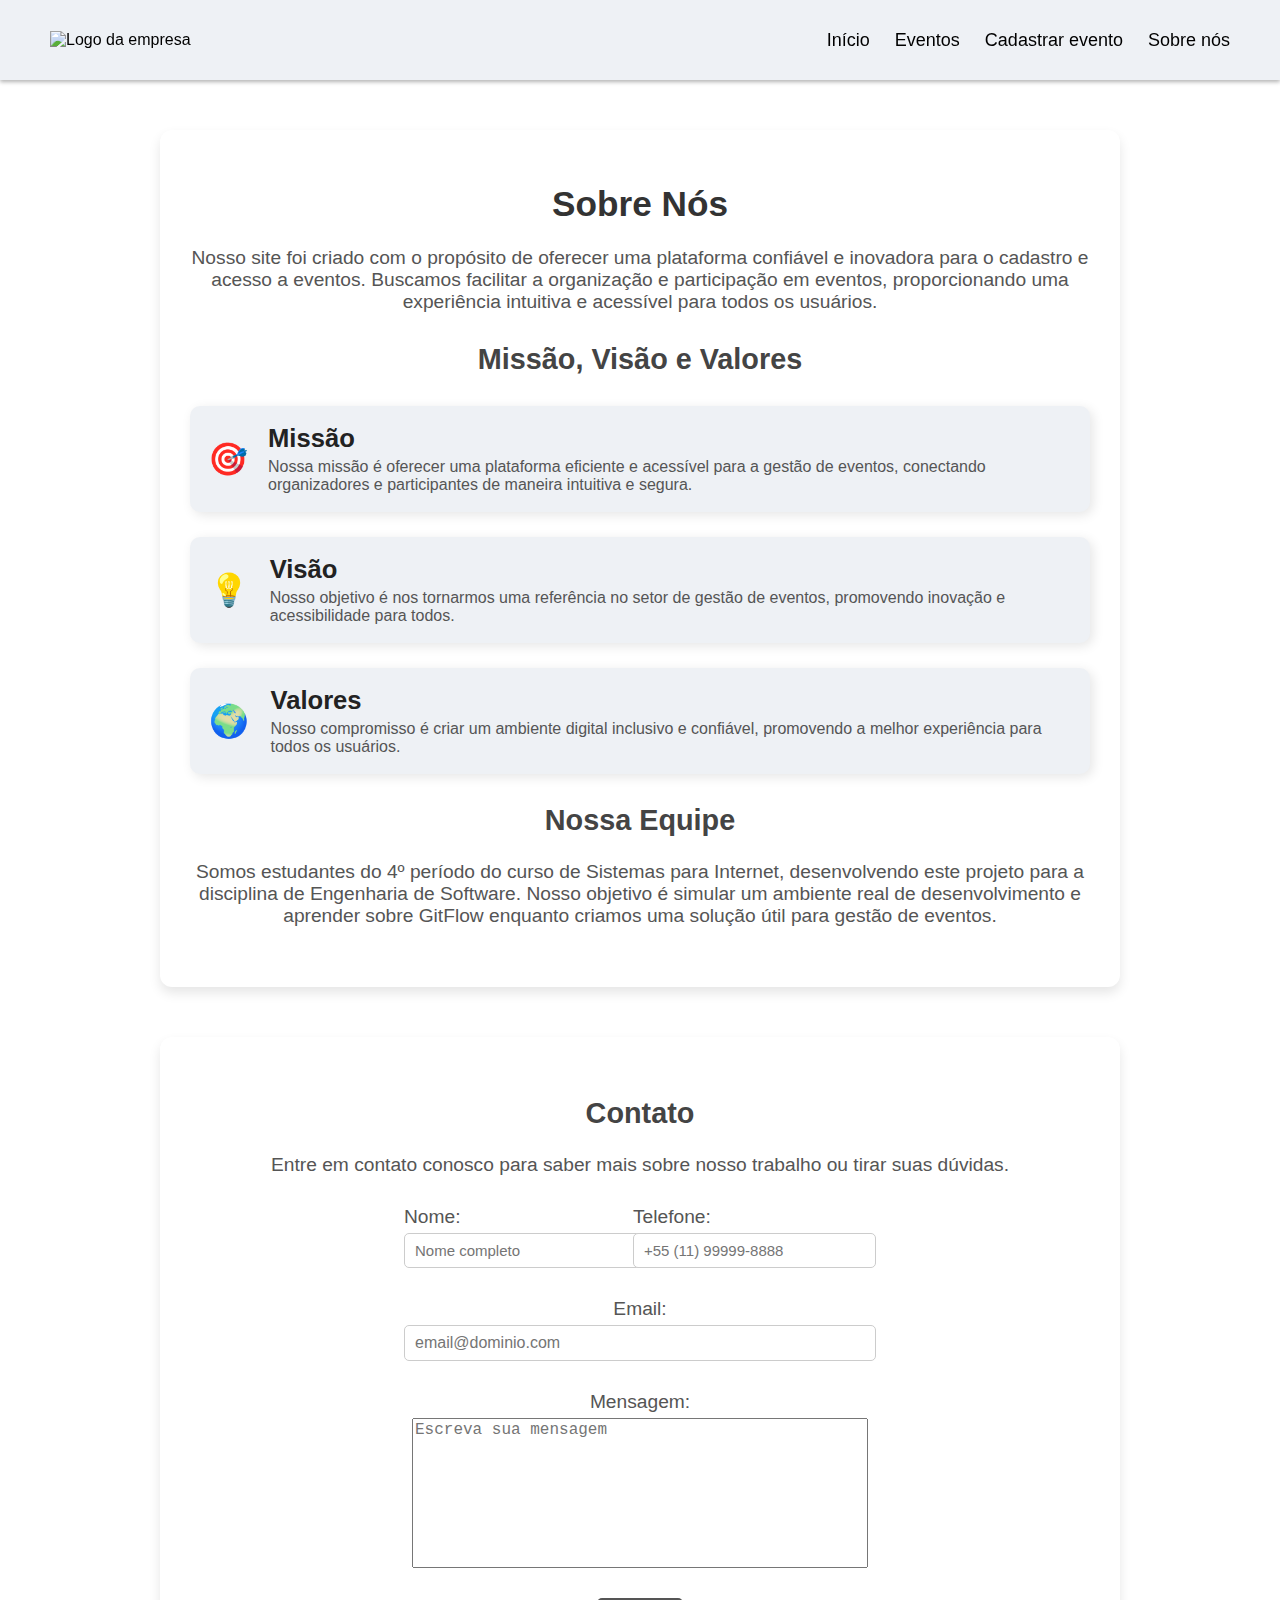
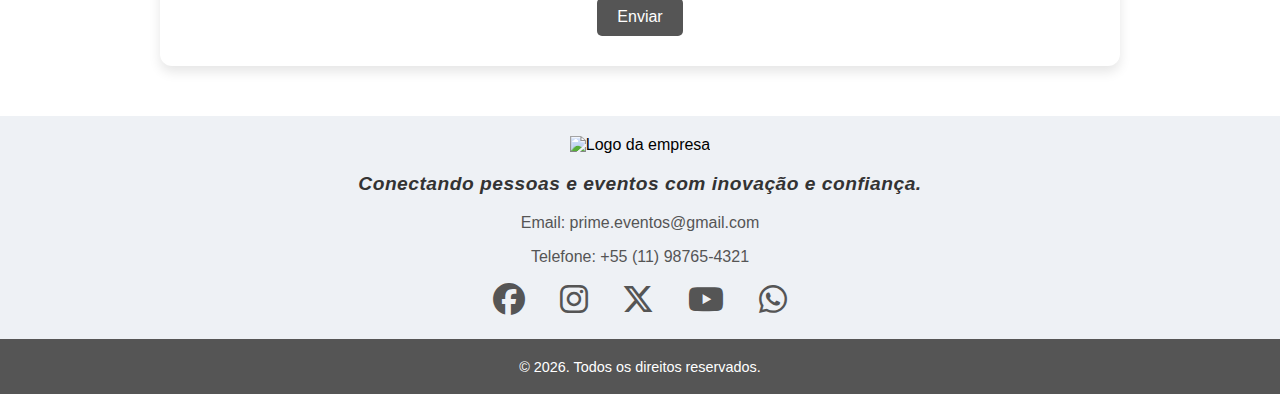
==== commit e20362dc: "Refatorei o cabeçalho e rodapé das páginas Removi os htmls estáticos do header(cabeçalho) e footer(r" ====
--- a/index.html
+++ b/index.html
@@ -10,22 +10,8 @@
 </head>
 
 <body>
-  <header class="header">
-    <div class="header-logo">
-      <img src="https://i.ibb.co/ksct2TCF/logomarca.png" alt="Logo da empresa">
-    </div>
-    <div class="header-menu">
-      <ul>
-        <li><a href="/index.html">Início</a></li>
-        <li><a href="/eventos.html">Eventos</a></li>
-        <li><a href="/form_cadastro_evento.html">Cadastrar evento</a></li>
-        <li><a href="#">Sobre nós</a></li>
-      </ul>
-    </div>
-  </header>
-
   <main>
-    <section class="section-container">
+    <section class="section-container" id="sobre-nos">
       <h1>Sobre Nós</h1>
       <p class="paragrafo">
         Nosso site foi criado com o propósito de oferecer uma plataforma confiável
@@ -110,34 +96,7 @@
       </form>
     </section>
   </main>
-
-  <footer class="footer">
-    <div class="footer-logo">
-      <img src="https://i.ibb.co/ksct2TCF/logomarca.png" alt="Logo da empresa">
-    </div>
-    <p class="footer-slogan">
-      Conectando pessoas e eventos com inovação e confiança.
-    </p>
-    <div class="footer-contact">
-      <p>Email: prime.eventos@gmail.com</p>
-      <p>Telefone: +55 (11) 98765-4321</p>
-    </div>
-    <div class="footer-social">
-      <a href="#" class="fab-facebook" aria-label="Facebook"><i class="fab fa-facebook"></i></a>
-      <a href="#" class="fab-instagram" aria-label="Instagram"><i class="fab fa-instagram"></i></a>
-      <a href="#" class="fab-twitter" aria-label="Twitter"><i class="fa-brands fa-x-twitter"></i> </a>
-      <a href="#" class="fab-youtube" aria-label="YouTube"><i class="fab fa-youtube"></i></a>
-      <a href="#" class="fab-whatsapp" aria-label="WhatsApp"><i class="fab fa-whatsapp"></i></a>
-    </div>
-    <div class="footer-copyright">
-      <p>&copy; <span id="year"></span>. Todos os direitos reservados.</p>
-    </div>
-  </footer>
-
-  <script>
-    // Atualiza o ano automaticamente
-    document.getElementById("year").textContent = new Date().getFullYear();
-  </script>
+  <script src="./estrutura.js"></script>
 </body>
 
 </html>--- a/style.css
+++ b/style.css
@@ -25,6 +25,14 @@
     --cor-cinza-escuro-background: #444; 
 }
 
+html {
+    scroll-behavior: smooth;
+}
+
+:target {
+    scroll-margin-top: 50px;
+  }
+
 body {
     margin: 0;
     padding: 0;
@@ -37,7 +45,6 @@
     flex-direction: column; 
     align-items: center; 
     justify-content: center; 
-    height: 100vh; 
     font-family: Arial, Helvetica, sans-serif;
 }
 
@@ -54,40 +61,113 @@
     justify-content: center;
     align-items: center;
     flex-grow: 1;
-}
-
-/*---------------------------------------------------Estilização do cabeçalho---------------------------------- */
+    padding: 30px 0;
+}
+
+/*--------------------------------------------------- Estilização do cabeçalho ---------------------------------- */
 .header {
+    position: sticky;
+    top: 0;
     width: 100%;
-    height: 100px;
+    height: 80px;
     display: flex;
     justify-content: space-between;
     align-items: center;
     background-color: var(--cor-cinza-claro-secundario);
-}
-
-.header-logo {
-    margin-left: 30px;
-}
-
+    box-shadow: 0 2px 4px rgba(0, 0, 0, 0.3);
+}
+
+/* Logo */
 .header-logo img {
-    width: 240px;
-}
+    padding-left: 50px;
+    width: 180px; /* Ajuste automático para telas menores */
+    max-width: 100%;
+}
+
+/* Menu */
 
 .header-menu {
-    margin-right: 30px;
+    position: relative;
+    padding-right: 50px;
 }
 
 .header-menu ul {
     display: flex;
     list-style: none;
-    gap: 35px;
-    font-size: 20px;
+    gap: 25px;
+    font-size: 18px;
+    padding: 0;
+    margin: 0;
 }
 
 .header-menu ul li a {
     text-decoration: none;
     color: var(--cor-preto);
+    transition: color 0.3s ease-in-out;
+}
+
+.header-menu ul li a:hover {
+    color: var(--cor-primaria); /* Cor ao passar o mouse */
+}
+
+.menu-toggle {
+    display: none;
+    padding-right: 50px;
+}
+
+/* Responsividade */
+@media screen and (max-width: 768px) {
+    .header {
+        height: 60px;
+    }
+
+    .header-logo img {
+        width: 140px; /* Reduzindo para telas menores */
+    }
+
+    .header-menu {
+        display: none; /* Oculta o menu padrão */
+        position: absolute;
+        top: 60px;
+        right: 0;
+        width: 100%;
+        z-index: 2;
+        background: var(--cor-cinza-claro-secundario);
+        text-align: center;
+        flex-direction: column;
+        padding: 10px 0;
+        box-shadow: 0 4px 4px 0 rgba(0, 0, 0, 0.3);
+        animation: slideDown 0.3s ease-in-out;
+    }
+
+    .header-menu ul {
+        flex-direction: column;
+        gap: 15px;
+    }
+
+    .menu-toggle {
+        display: block;
+        cursor: pointer;
+        font-size: 24px;
+        color: var(--cor-preto);
+    }
+}
+
+/* Exibir menu ao ativar */
+.menu-active .header-menu {
+    display: flex;
+}
+
+/* Animação suave do menu */
+@keyframes slideDown {
+    0% {
+        opacity: 0;
+        transform: translateY(-20%);
+    }
+    100% {
+        opacity: 1;
+        transform: translateY(0);
+    }
 }
 
 /* -----------------------Estilização da seção sobre nós e seção contato-------------------------------*/
@@ -391,7 +471,7 @@
     }
 
     .footer-social a {
-        font-size: 1.8rem;
+        font-size: 1.6rem;
     }
 
     .footer-contact {
